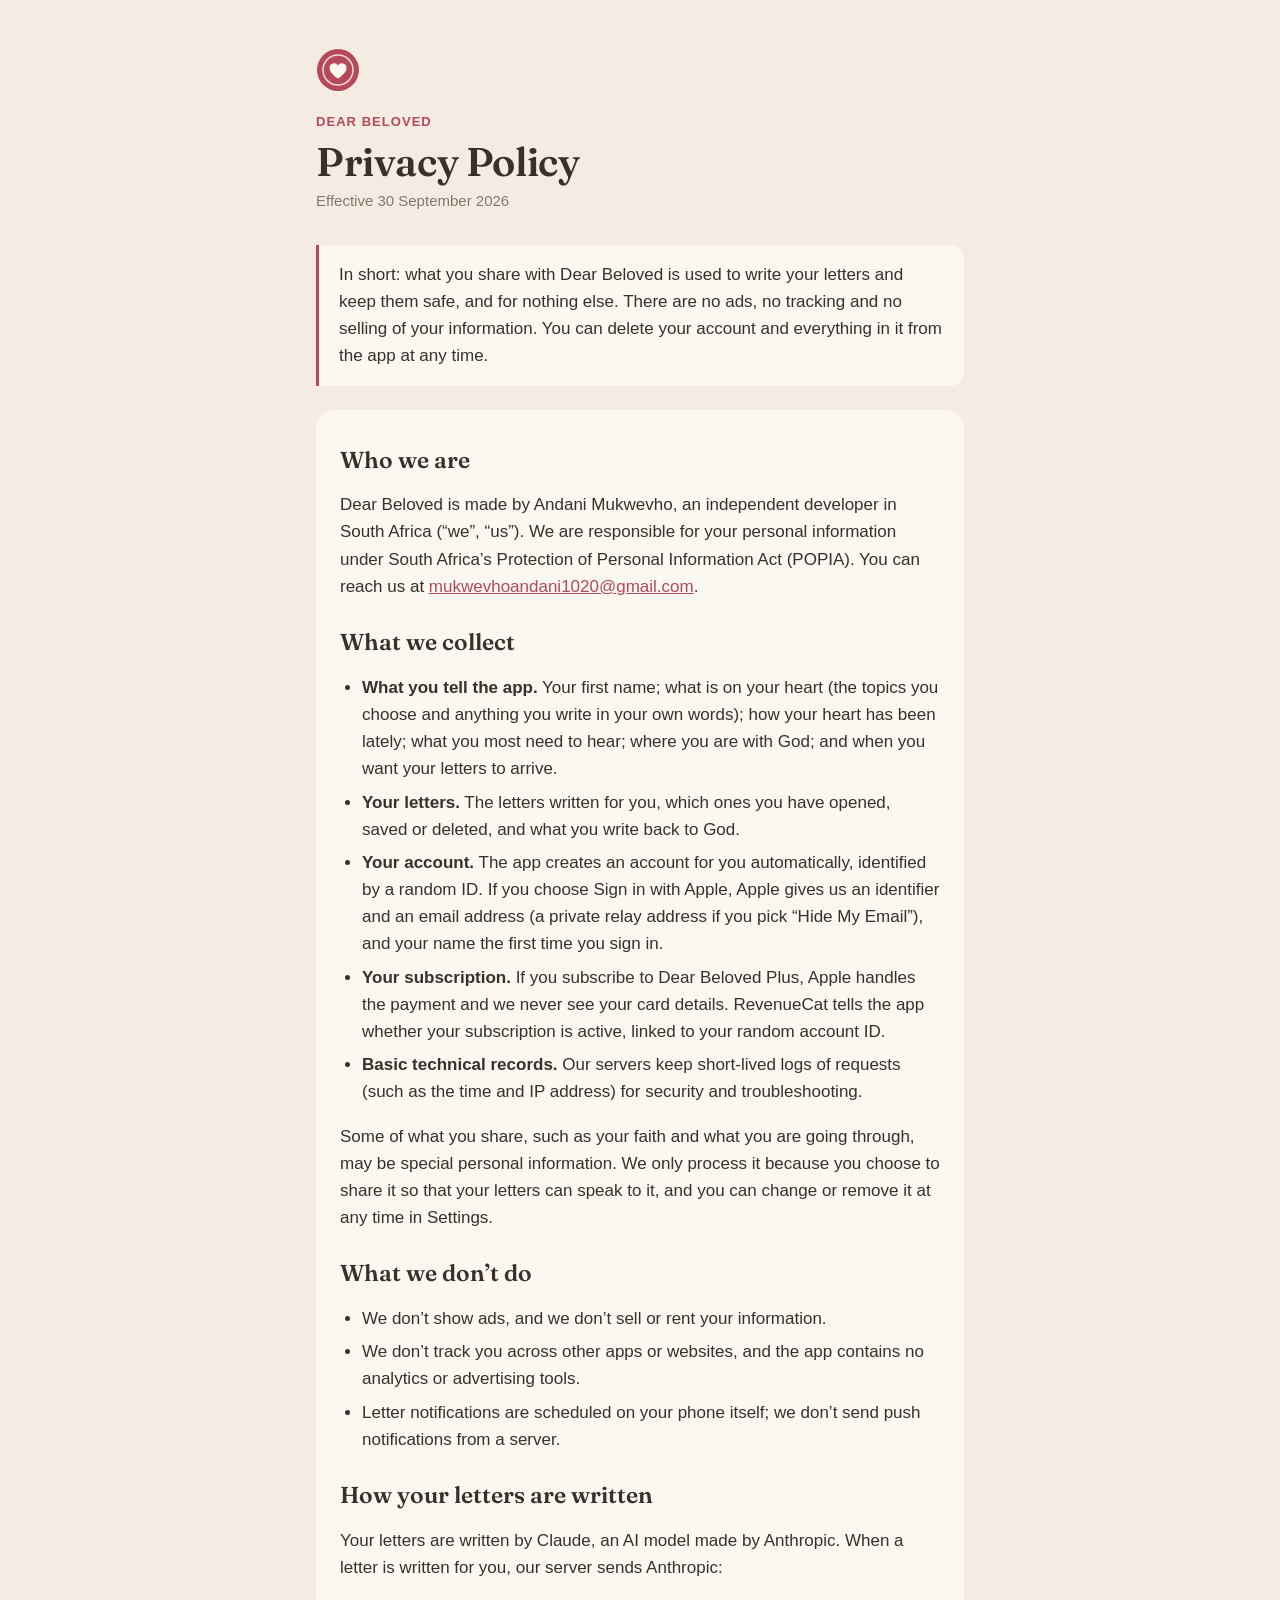
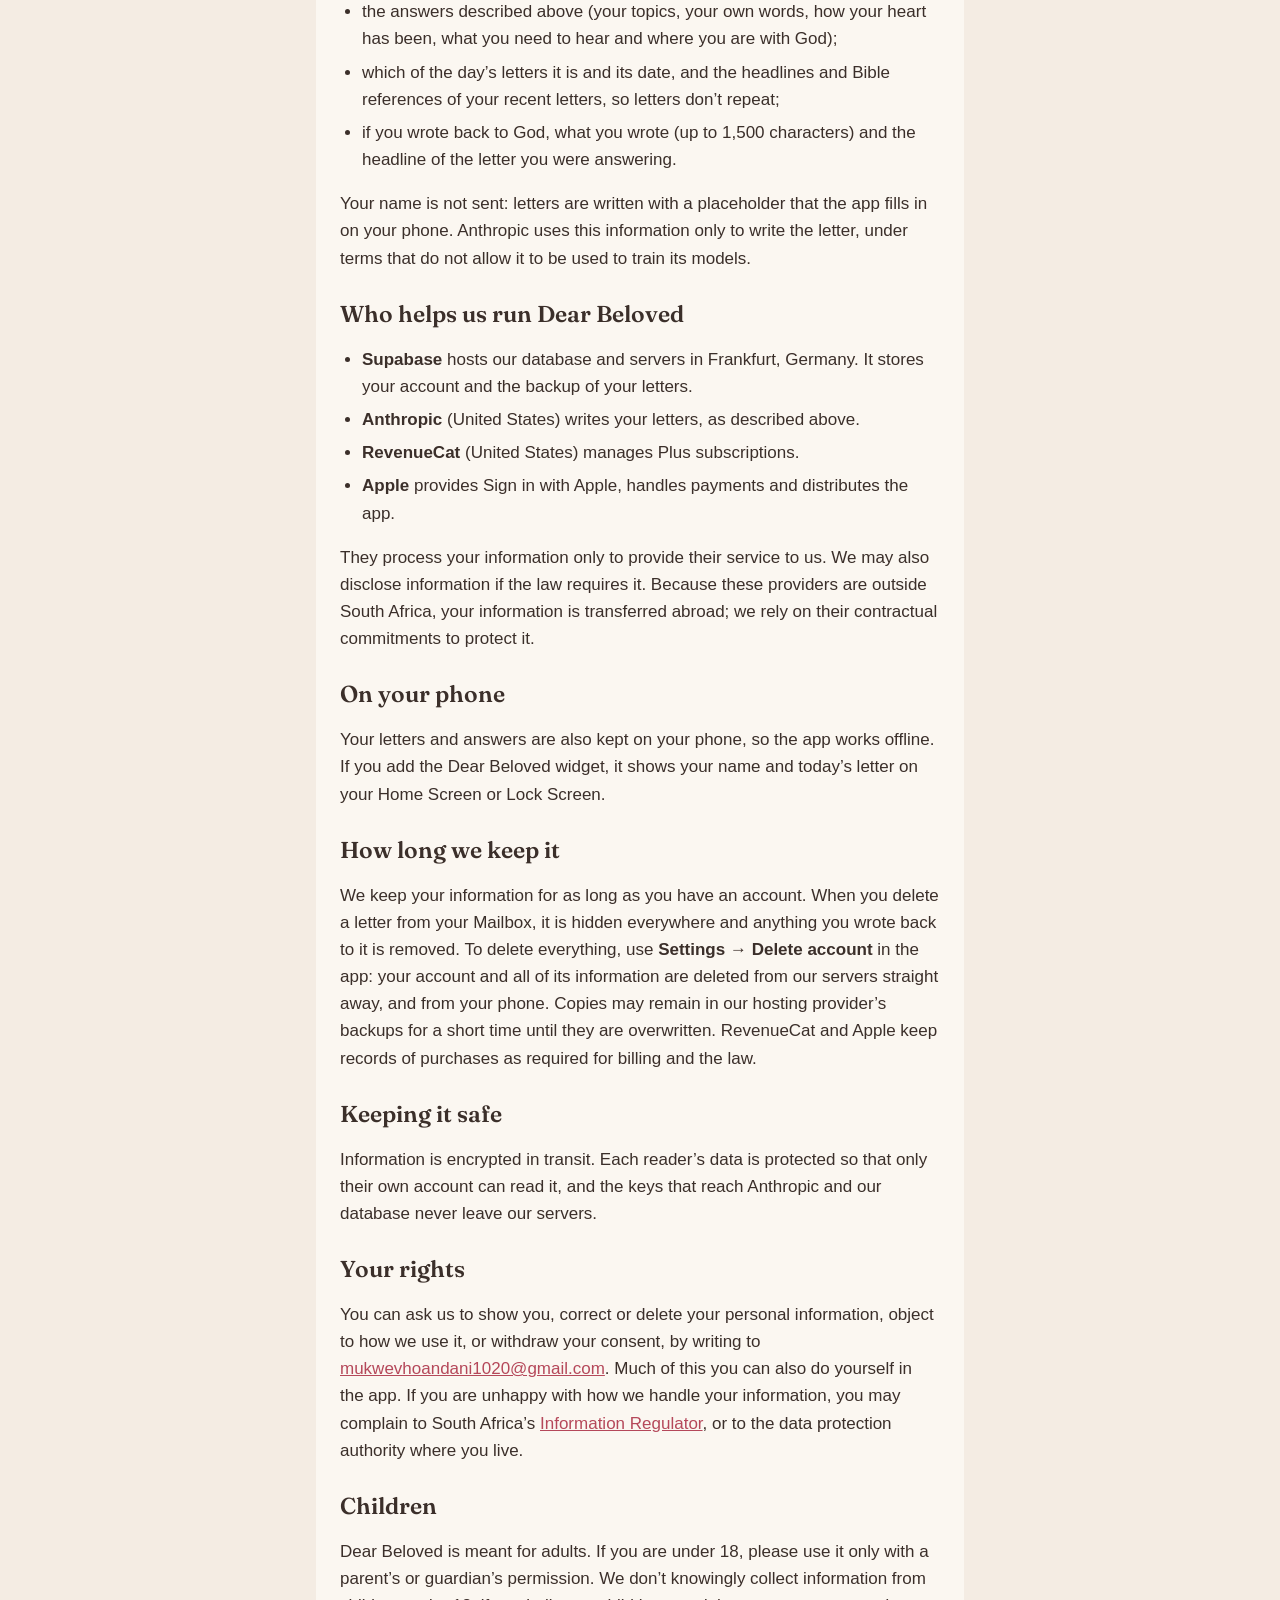
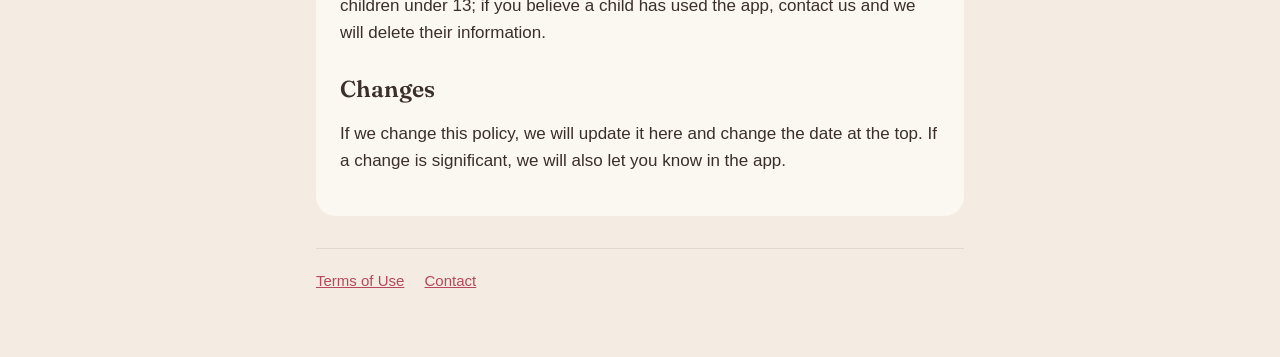
==== privacy/index.html @ 51c6be88 "Add the Dear Beloved Privacy Policy and Terms of Use Co-Authored-By: Claude Opus 5.5 <noreply@anthro" ====
<!doctype html>
<html lang="en">
<head>
  <meta charset="utf-8">
  <meta name="viewport" content="width=device-width, initial-scale=1">
  <title>Privacy Policy · Dear Beloved</title>
  <meta name="description" content="How Dear Beloved handles what you share with it.">
  <meta name="color-scheme" content="light dark">
  <link rel="preconnect" href="https://fonts.googleapis.com">
  <link rel="preconnect" href="https://fonts.gstatic.com" crossorigin>
  <link rel="stylesheet" href="https://fonts.googleapis.com/css2?family=Fraunces:opsz,wght@9..144,600&display=swap">
  <link rel="stylesheet" href="../style.css">
</head>
<body>
<main>
  <a href="../" aria-label="Dear Beloved"><svg class="seal" viewBox="0 0 44 44" aria-hidden="true"><circle cx="22" cy="22" r="21" fill="#B5485A"/><circle cx="22" cy="22" r="15" fill="none" stroke="#F1DADA" stroke-width="1.5"/><path d="M22 30.5s-8.5-5.2-8.5-10.6a4.6 4.6 0 0 1 8.5-2.5 4.6 4.6 0 0 1 8.5 2.5c0 5.4-8.5 10.6-8.5 10.6z" fill="#FBF7F1"/></svg></a>
  <p class="app">Dear Beloved</p>
  <h1>Privacy Policy</h1>
  <p class="updated">Effective 30 September 2026</p>

  <p class="summary">In short: what you share with Dear Beloved is used to write your letters and keep them safe, and for nothing else. There are no ads, no tracking and no selling of your information. You can delete your account and everything in it from the app at any time.</p>

  <div class="card">
    <h2>Who we are</h2>
    <p>Dear Beloved is made by Andani Mukwevho, an independent developer in South Africa (“we”, “us”). We are responsible for your personal information under South Africa’s Protection of Personal Information Act (POPIA). You can reach us at <a href="mailto:mukwevhoandani1020@gmail.com">mukwevhoandani1020@gmail.com</a>.</p>

    <h2>What we collect</h2>
    <ul>
      <li><strong>What you tell the app.</strong> Your first name; what is on your heart (the topics you choose and anything you write in your own words); how your heart has been lately; what you most need to hear; where you are with God; and when you want your letters to arrive.</li>
      <li><strong>Your letters.</strong> The letters written for you, which ones you have opened, saved or deleted, and what you write back to God.</li>
      <li><strong>Your account.</strong> The app creates an account for you automatically, identified by a random ID. If you choose Sign in with Apple, Apple gives us an identifier and an email address (a private relay address if you pick “Hide My Email”), and your name the first time you sign in.</li>
      <li><strong>Your subscription.</strong> If you subscribe to Dear Beloved Plus, Apple handles the payment and we never see your card details. RevenueCat tells the app whether your subscription is active, linked to your random account ID.</li>
      <li><strong>Basic technical records.</strong> Our servers keep short-lived logs of requests (such as the time and IP address) for security and troubleshooting.</li>
    </ul>
    <p>Some of what you share, such as your faith and what you are going through, may be special personal information. We only process it because you choose to share it so that your letters can speak to it, and you can change or remove it at any time in Settings.</p>

    <h2>What we don’t do</h2>
    <ul>
      <li>We don’t show ads, and we don’t sell or rent your information.</li>
      <li>We don’t track you across other apps or websites, and the app contains no analytics or advertising tools.</li>
      <li>Letter notifications are scheduled on your phone itself; we don’t send push notifications from a server.</li>
    </ul>

    <h2>How your letters are written</h2>
    <p>Your letters are written by Claude, an AI model made by Anthropic. When a letter is written for you, our server sends Anthropic:</p>
    <ul>
      <li>the answers described above (your topics, your own words, how your heart has been, what you need to hear and where you are with God);</li>
      <li>which of the day’s letters it is and its date, and the headlines and Bible references of your recent letters, so letters don’t repeat;</li>
      <li>if you wrote back to God, what you wrote (up to 1,500 characters) and the headline of the letter you were answering.</li>
    </ul>
    <p>Your name is not sent: letters are written with a placeholder that the app fills in on your phone. Anthropic uses this information only to write the letter, under terms that do not allow it to be used to train its models.</p>

    <h2>Who helps us run Dear Beloved</h2>
    <ul>
      <li><strong>Supabase</strong> hosts our database and servers in Frankfurt, Germany. It stores your account and the backup of your letters.</li>
      <li><strong>Anthropic</strong> (United States) writes your letters, as described above.</li>
      <li><strong>RevenueCat</strong> (United States) manages Plus subscriptions.</li>
      <li><strong>Apple</strong> provides Sign in with Apple, handles payments and distributes the app.</li>
    </ul>
    <p>They process your information only to provide their service to us. We may also disclose information if the law requires it. Because these providers are outside South Africa, your information is transferred abroad; we rely on their contractual commitments to protect it.</p>

    <h2>On your phone</h2>
    <p>Your letters and answers are also kept on your phone, so the app works offline. If you add the Dear Beloved widget, it shows your name and today’s letter on your Home Screen or Lock Screen.</p>

    <h2>How long we keep it</h2>
    <p>We keep your information for as long as you have an account. When you delete a letter from your Mailbox, it is hidden everywhere and anything you wrote back to it is removed. To delete everything, use <strong>Settings → Delete account</strong> in the app: your account and all of its information are deleted from our servers straight away, and from your phone. Copies may remain in our hosting provider’s backups for a short time until they are overwritten. RevenueCat and Apple keep records of purchases as required for billing and the law.</p>

    <h2>Keeping it safe</h2>
    <p>Information is encrypted in transit. Each reader’s data is protected so that only their own account can read it, and the keys that reach Anthropic and our database never leave our servers.</p>

    <h2>Your rights</h2>
    <p>You can ask us to show you, correct or delete your personal information, object to how we use it, or withdraw your consent, by writing to <a href="mailto:mukwevhoandani1020@gmail.com">mukwevhoandani1020@gmail.com</a>. Much of this you can also do yourself in the app. If you are unhappy with how we handle your information, you may complain to South Africa’s <a href="https://inforegulator.org.za">Information Regulator</a>, or to the data protection authority where you live.</p>

    <h2>Children</h2>
    <p>Dear Beloved is meant for adults. If you are under 18, please use it only with a parent’s or guardian’s permission. We don’t knowingly collect information from children under 13; if you believe a child has used the app, contact us and we will delete their information.</p>

    <h2>Changes</h2>
    <p>If we change this policy, we will update it here and change the date at the top. If a change is significant, we will also let you know in the app.</p>
  </div>

  <footer>
    <a href="../terms/">Terms of Use</a>
    <a href="mailto:mukwevhoandani1020@gmail.com">Contact</a>
  </footer>
</main>
</body>
</html>
---- style.css ----
:root {
  --background: #f4ece3;
  --paper: #fbf7f1;
  --ink: #3b2f2a;
  --ink-secondary: #85766c;
  --hairline: #e4d8cc;
  --accent: #b5485a;
}

@media (prefers-color-scheme: dark) {
  :root {
    --background: #1b1613;
    --paper: #26201c;
    --ink: #f3eae0;
    --ink-secondary: #ae9e92;
    --hairline: #3a312b;
    --accent: #d0697a;
  }
}

* {
  box-sizing: border-box;
}

html {
  -webkit-text-size-adjust: 100%;
}

body {
  margin: 0;
  background: var(--background);
  color: var(--ink);
  font: 17px/1.6 -apple-system, BlinkMacSystemFont, 'Segoe UI', Roboto, Helvetica, Arial, sans-serif;
}

main {
  max-width: 680px;
  margin: 0 auto;
  padding: 48px 16px 64px;
}

.seal {
  display: block;
  width: 44px;
  height: 44px;
  margin-bottom: 20px;
}

.app {
  margin: 0;
  color: var(--accent);
  font-size: 13px;
  font-weight: 700;
  letter-spacing: 0.08em;
  text-transform: uppercase;
}

h1 {
  margin: 6px 0 4px;
  font-family: 'Fraunces', Georgia, 'Times New Roman', serif;
  font-size: 40px;
  font-weight: 600;
  line-height: 1.15;
  letter-spacing: -0.01em;
}

.updated {
  margin: 0 0 32px;
  color: var(--ink-secondary);
  font-size: 15px;
}

.card {
  background: var(--paper);
  border-radius: 20px;
  padding: 8px 24px 24px;
}

h2 {
  margin: 28px 0 8px;
  font-family: 'Fraunces', Georgia, 'Times New Roman', serif;
  font-size: 23px;
  font-weight: 600;
  line-height: 1.25;
}

p,
li {
  overflow-wrap: anywhere;
}

ul {
  padding-left: 22px;
}

li + li {
  margin-top: 6px;
}

a {
  color: var(--accent);
}

.summary {
  margin: 0 0 24px;
  padding: 16px 20px;
  border-left: 3px solid var(--accent);
  background: var(--paper);
  border-radius: 0 14px 14px 0;
}

footer {
  margin-top: 32px;
  padding-top: 20px;
  border-top: 1px solid var(--hairline);
  color: var(--ink-secondary);
  font-size: 15px;
}

footer a + a {
  margin-left: 16px;
}

.links {
  display: grid;
  gap: 12px;
  margin: 32px 0 0;
  padding: 0;
  list-style: none;
}

.links a {
  display: block;
  padding: 18px 20px;
  background: var(--paper);
  border-radius: 16px;
  color: var(--ink);
  font-size: 19px;
  font-weight: 600;
  text-decoration: none;
}

.links a span {
  display: block;
  color: var(--ink-secondary);
  font-size: 15px;
  font-weight: 400;
}

@media (max-width: 480px) {
  main {
    padding-top: 32px;
  }

  h1 {
    font-size: 32px;
  }

  .card {
    padding: 4px 18px 20px;
  }
}
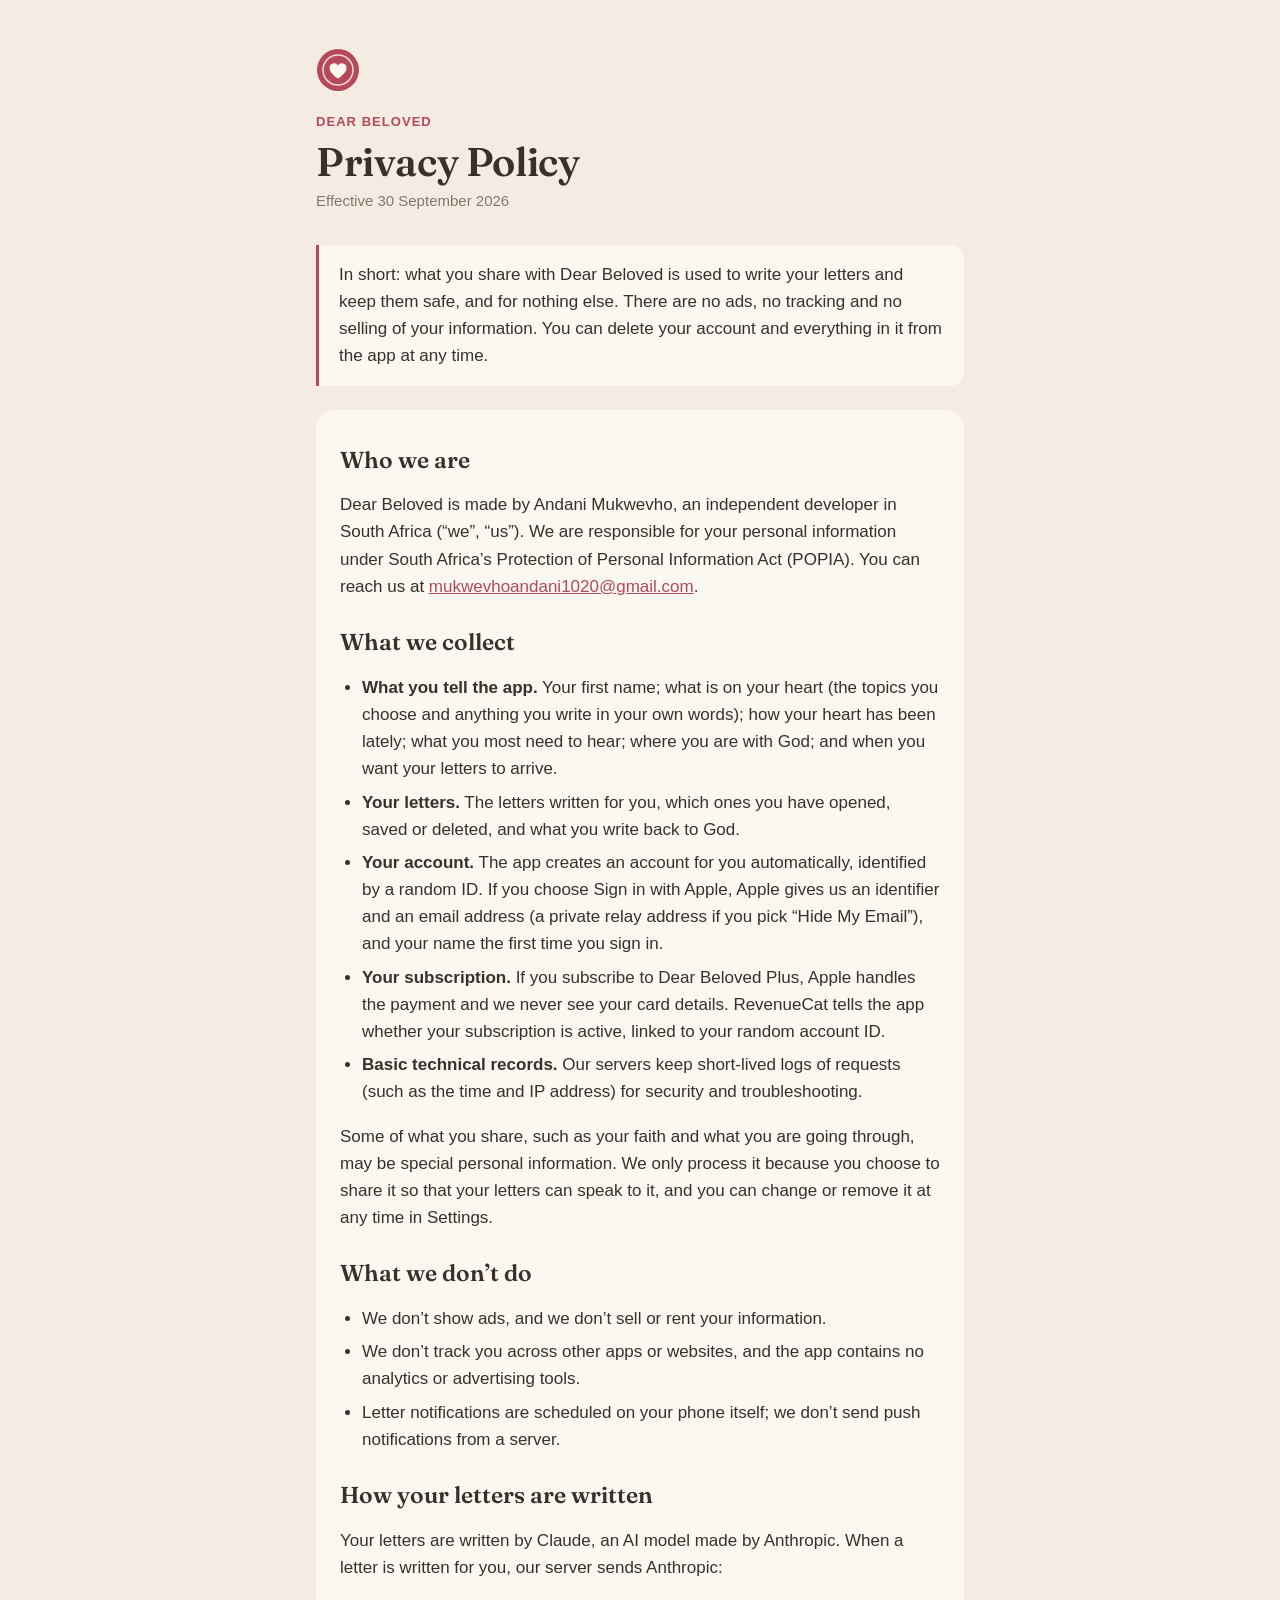
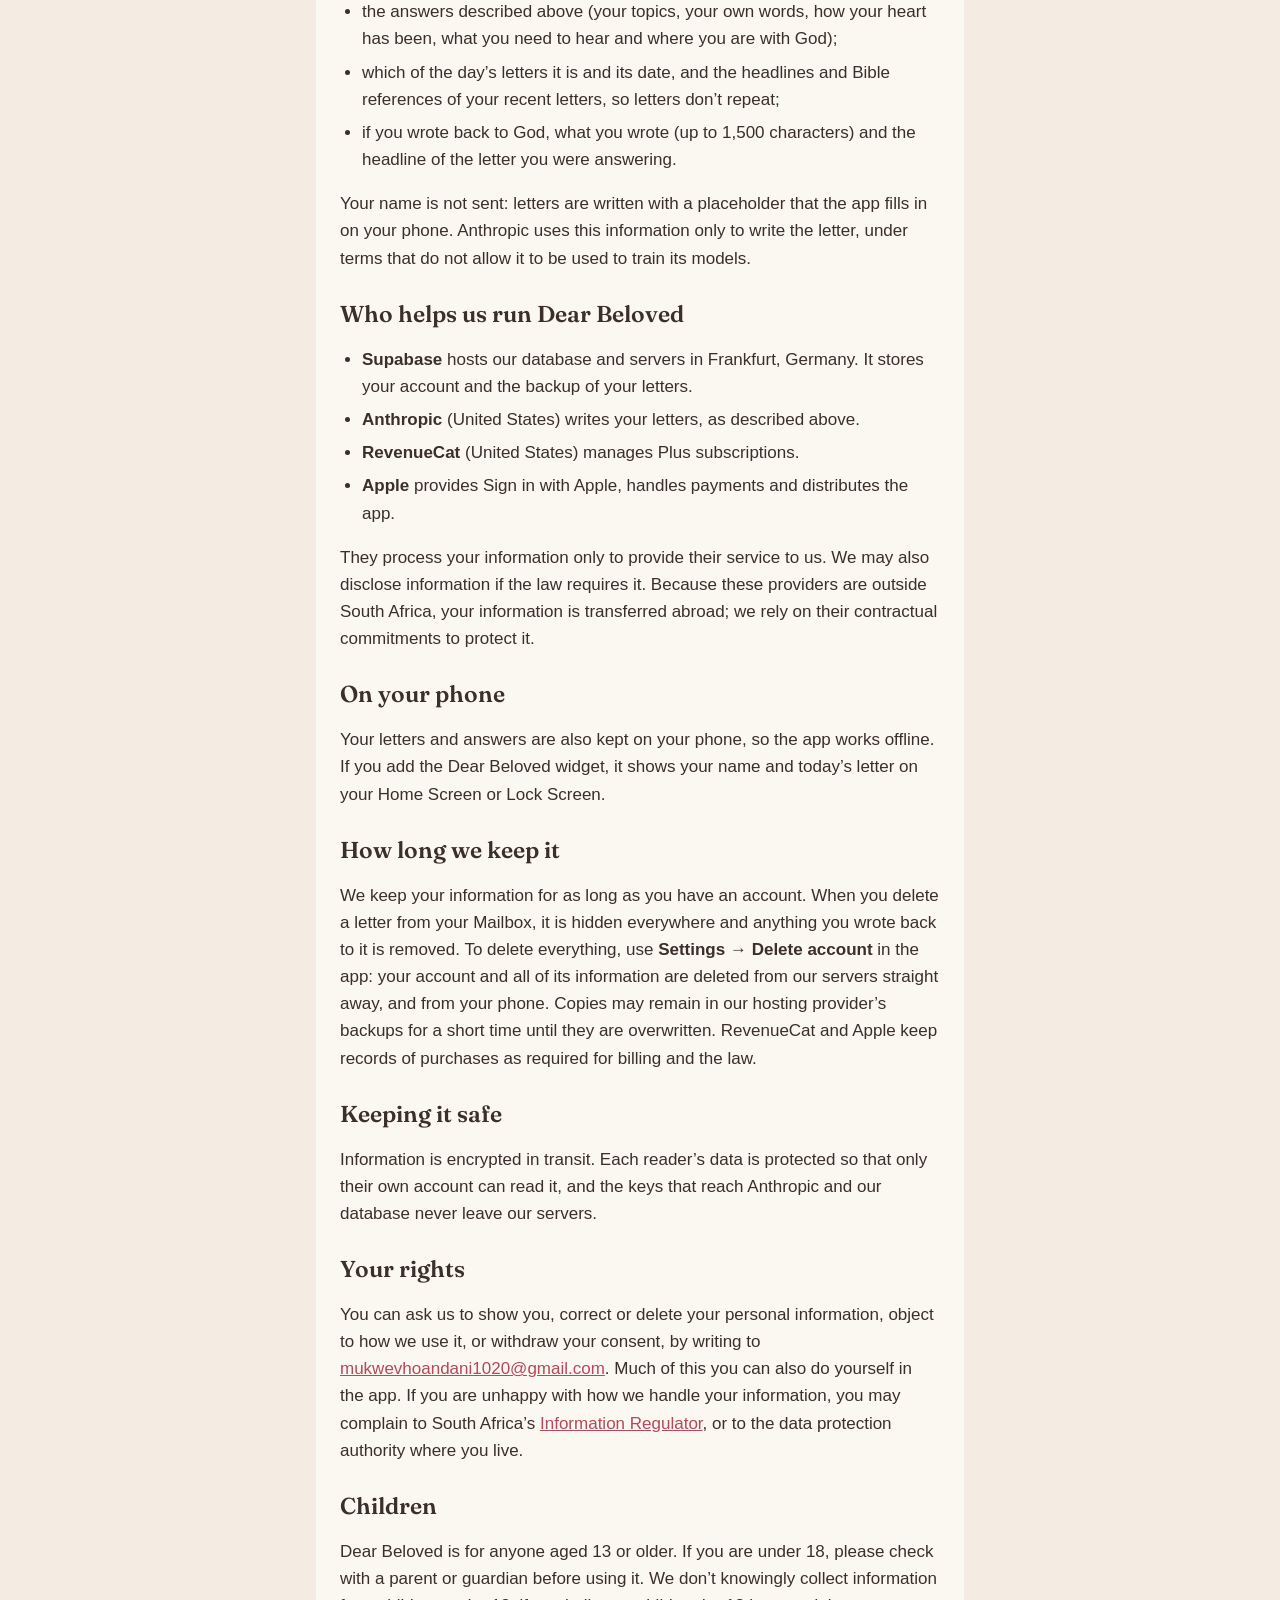
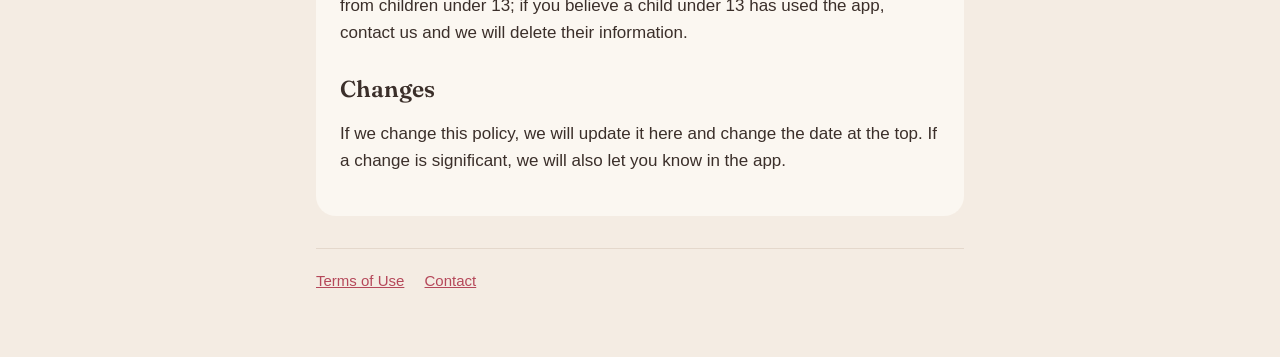
==== commit 3367ef78: "Open Dear Beloved to everyone 13 and older, not just adults Co-Authored-By: Claude Opus 5.5 <noreply" ====
--- a/privacy/index.html
+++ b/privacy/index.html
@@ -72,7 +72,7 @@
     <p>You can ask us to show you, correct or delete your personal information, object to how we use it, or withdraw your consent, by writing to <a href="mailto:mukwevhoandani1020@gmail.com">mukwevhoandani1020@gmail.com</a>. Much of this you can also do yourself in the app. If you are unhappy with how we handle your information, you may complain to South Africa’s <a href="https://inforegulator.org.za">Information Regulator</a>, or to the data protection authority where you live.</p>
 
     <h2>Children</h2>
-    <p>Dear Beloved is meant for adults. If you are under 18, please use it only with a parent’s or guardian’s permission. We don’t knowingly collect information from children under 13; if you believe a child has used the app, contact us and we will delete their information.</p>
+    <p>Dear Beloved is for anyone aged 13 or older. If you are under 18, please check with a parent or guardian before using it. We don’t knowingly collect information from children under 13; if you believe a child under 13 has used the app, contact us and we will delete their information.</p>
 
     <h2>Changes</h2>
     <p>If we change this policy, we will update it here and change the date at the top. If a change is significant, we will also let you know in the app.</p>
